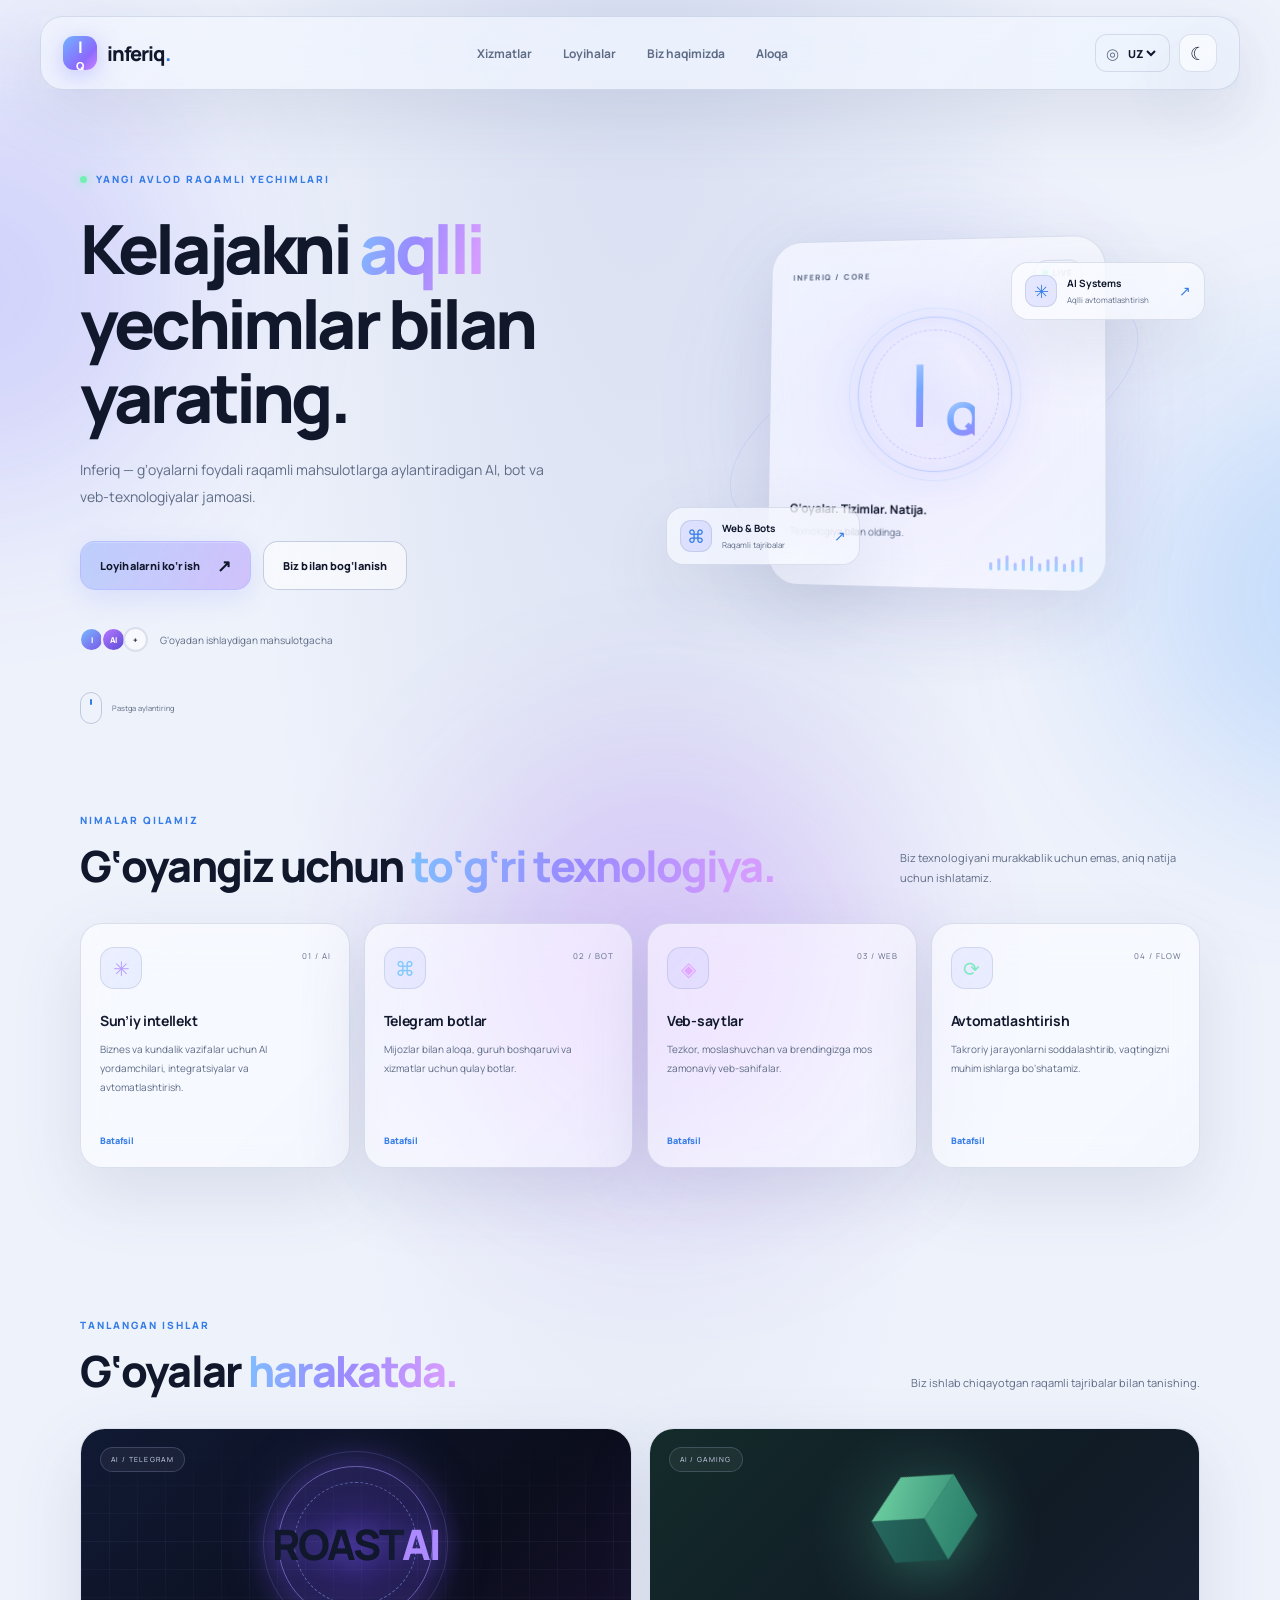
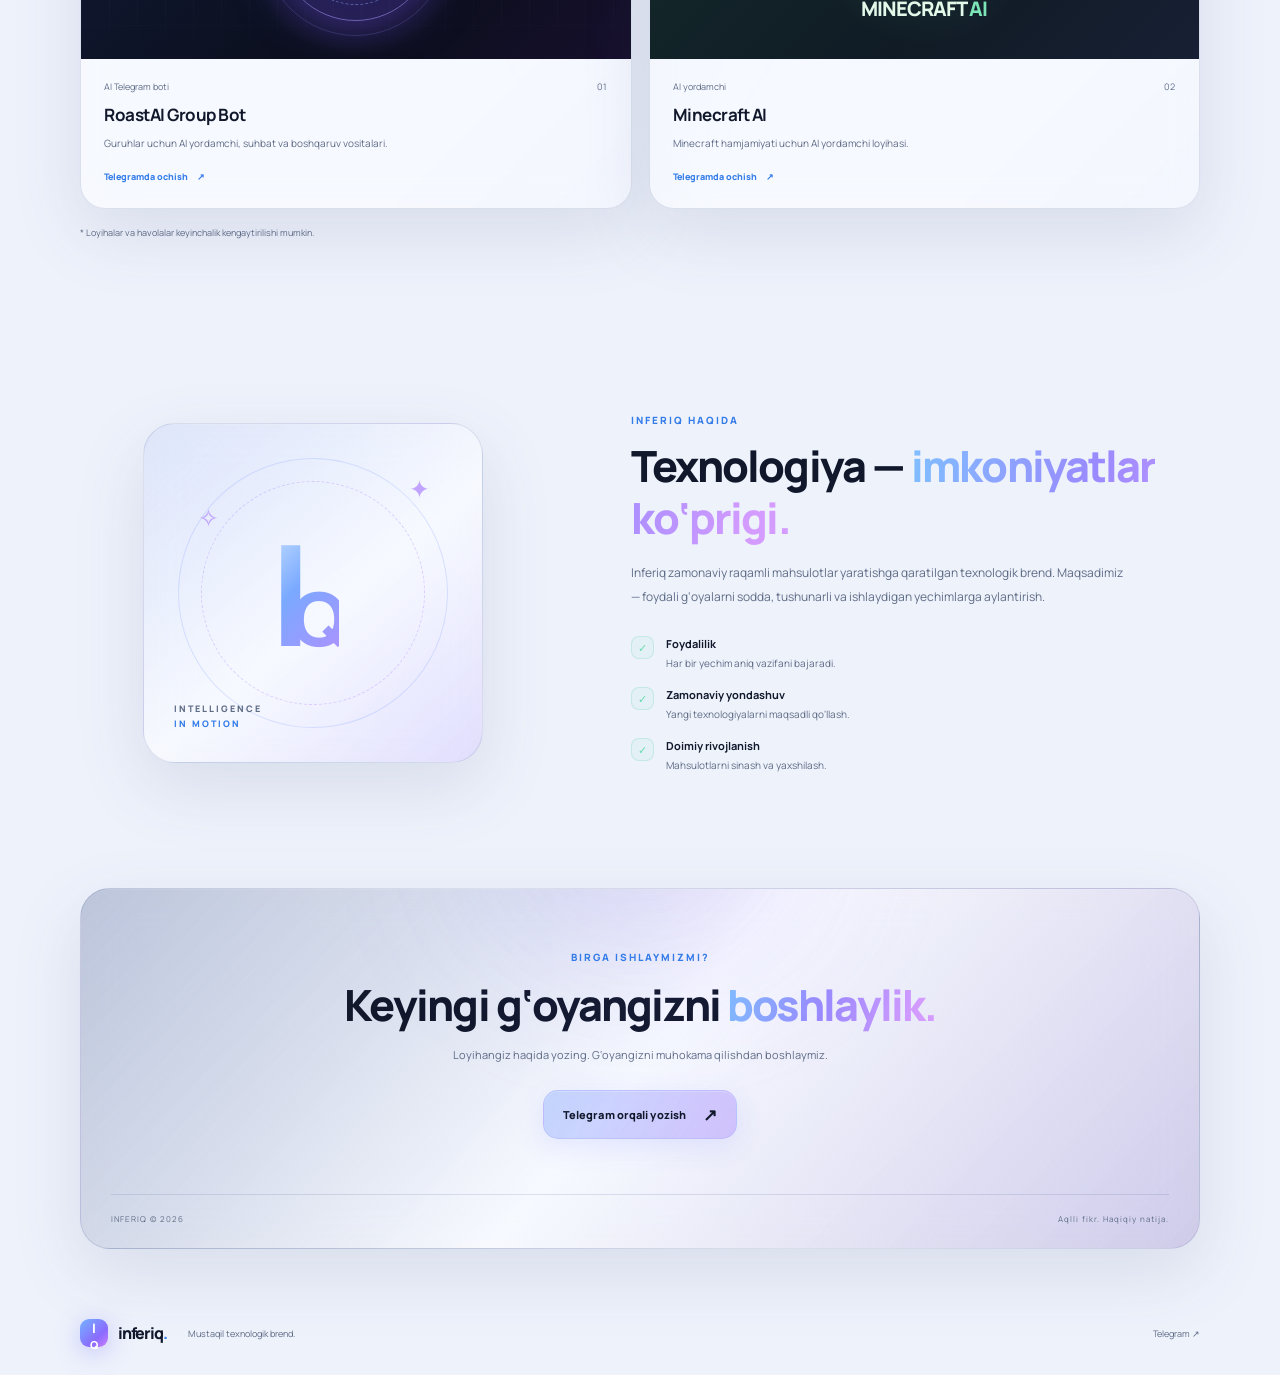
==== index.html @ 1295a040 "Create Inferiq website" ====
<!doctype html>
<html lang="uz" data-theme="dark">
<head>
  <meta charset="utf-8">
  <meta name="viewport" content="width=device-width, initial-scale=1">
  <meta name="theme-color" content="#080b16">
  <meta name="description" content="Inferiq — sun’iy intellekt, Telegram botlar va zamonaviy veb-yechimlar.">
  <title>Inferiq — Intelligence. Innovation. Digital.</title>
  <link rel="preconnect" href="https://fonts.googleapis.com">
  <link rel="preconnect" href="https://fonts.gstatic.com" crossorigin>
  <link href="https://fonts.googleapis.com/css2?family=Manrope:wght@400;500;600;700;800&display=swap" rel="stylesheet">
  <link rel="stylesheet" href="style.css">
</head>
<body>
  <div class="ambient ambient-one"></div><div class="ambient ambient-two"></div><div class="ambient ambient-three"></div>
  <header class="site-header glass">
    <a class="brand" href="#home" aria-label="Inferiq bosh sahifa">
      <span class="brand-mark">I<span>Q</span></span><span class="brand-name">inferiq<span class="brand-dot">.</span></span>
    </a>
    <nav class="desktop-nav" aria-label="Asosiy menyu">
      <a href="#services" data-i18n="navServices">Xizmatlar</a>
      <a href="#projects" data-i18n="navProjects">Loyihalar</a>
      <a href="#about" data-i18n="navAbout">Biz haqimizda</a>
      <a href="#contact" data-i18n="navContact">Aloqa</a>
    </nav>
    <div class="header-actions">
      <label class="select-wrap" aria-label="Til tanlash"><span class="globe">◎</span>
        <select id="languageSelect">
          <option value="uz">UZ</option><option value="ru">RU</option><option value="en">EN</option>
        </select>
      </label>
      <button class="icon-button glass" id="themeToggle" aria-label="Fon rejimini almashtirish" title="Fon rejimi">
        <span id="themeIcon">☼</span>
      </button>
      <button class="menu-toggle glass" id="menuToggle" aria-label="Menyuni ochish">☰</button>
    </div>
  </header>

  <main>
    <section class="hero section" id="home">
      <div class="hero-copy reveal">
        <div class="eyebrow"><span class="status-dot"></span><span data-i18n="eyebrow">Yangi avlod raqamli yechimlari</span></div>
        <h1 data-i18n="heroTitle">Kelajakni <span class="gradient-text">aqlli</span> yechimlar bilan yarating.</h1>
        <p class="hero-description" data-i18n="heroDescription">Inferiq — g‘oyalarni foydali raqamli mahsulotlarga aylantiradigan AI, bot va veb-texnologiyalar jamoasi.</p>
        <div class="hero-actions">
          <a class="button button-primary liquid" href="#projects"><span data-i18n="exploreProjects">Loyihalarni ko‘rish</span><span class="arrow">↗</span></a>
          <a class="button button-secondary liquid" href="#contact" data-i18n="contactUs">Biz bilan bog‘lanish</a>
        </div>
        <div class="hero-proof"><div class="proof-avatars"><span>I</span><span>AI</span><span>+</span></div><span data-i18n="heroProof">G‘oyadan ishlaydigan mahsulotgacha</span></div>
      </div>
      <div class="hero-visual reveal">
        <div class="orbit orbit-a"></div><div class="orbit orbit-b"></div>
        <div class="core-glow"></div>
        <div class="core-card glass">
          <div class="core-top"><span class="tiny-label">INFERIQ / CORE</span><span class="live-pill"><i></i> LIVE</span></div>
          <div class="core-symbol"><span class="symbol-ring"></span><span class="symbol-i">I</span><span class="symbol-q">Q</span></div>
          <div class="core-caption"><strong data-i18n="coreTitle">G‘oyalar. Tizimlar. Natija.</strong><span data-i18n="coreSubtitle">Texnologiya bilan oldinga.</span></div>
          <div class="core-lines"><span></span><span></span><span></span><span></span><span></span><span></span><span></span><span></span><span></span><span></span><span></span><span></span></div>
        </div>
        <div class="float-card float-ai glass"><span class="float-icon">✳</span><div><strong>AI Systems</strong><small data-i18n="floatAi">Aqlli avtomatlashtirish</small></div><span class="float-check">↗</span></div>
        <div class="float-card float-web glass"><span class="float-icon">⌘</span><div><strong>Web & Bots</strong><small data-i18n="floatWeb">Raqamli tajribalar</small></div><span class="float-check">↗</span></div>
      </div>
      <a class="scroll-cue" href="#services"><span></span><small data-i18n="scroll">Pastga aylantiring</small></a>
    </section>

    <section class="section services-section" id="services">
      <div class="section-heading reveal"><div><div class="eyebrow" data-i18n="servicesEyebrow">NIMALAR QILAMIZ</div><h2 data-i18n="servicesTitle">G‘oyangiz uchun <span class="gradient-text">to‘g‘ri texnologiya.</span></h2></div><p data-i18n="servicesIntro">Biz texnologiyani murakkablik uchun emas, aniq natija uchun ishlatamiz.</p></div>
      <div class="service-grid">
        <article class="service-card glass reveal"><div class="card-icon icon-violet">✳</div><div class="card-number">01 / AI</div><h3 data-i18n="service1Title">Sun’iy intellekt</h3><p data-i18n="service1Text">Biznes va kundalik vazifalar uchun AI yordamchilari, integratsiyalar va avtomatlashtirish.</p><a href="#contact" class="card-link" data-i18n="learnMore">Batafsil <span>↗</span></a></article>
        <article class="service-card glass reveal"><div class="card-icon icon-blue">⌘</div><div class="card-number">02 / BOT</div><h3 data-i18n="service2Title">Telegram botlar</h3><p data-i18n="service2Text">Mijozlar bilan aloqa, guruh boshqaruvi va xizmatlar uchun qulay botlar.</p><a href="#contact" class="card-link" data-i18n="learnMore">Batafsil <span>↗</span></a></article>
        <article class="service-card glass reveal"><div class="card-icon icon-pink">◈</div><div class="card-number">03 / WEB</div><h3 data-i18n="service3Title">Veb-saytlar</h3><p data-i18n="service3Text">Tezkor, moslashuvchan va brendingizga mos zamonaviy veb-sahifalar.</p><a href="#contact" class="card-link" data-i18n="learnMore">Batafsil <span>↗</span></a></article>
        <article class="service-card glass reveal"><div class="card-icon icon-green">⟳</div><div class="card-number">04 / FLOW</div><h3 data-i18n="service4Title">Avtomatlashtirish</h3><p data-i18n="service4Text">Takroriy jarayonlarni soddalashtirib, vaqtingizni muhim ishlarga bo‘shatamiz.</p><a href="#contact" class="card-link" data-i18n="learnMore">Batafsil <span>↗</span></a></article>
      </div>
    </section>

    <section class="section projects-section" id="projects">
      <div class="section-heading reveal"><div><div class="eyebrow" data-i18n="projectsEyebrow">TANLANGAN ISHLAR</div><h2 data-i18n="projectsTitle">G‘oyalar <span class="gradient-text">harakatda.</span></h2></div><p data-i18n="projectsIntro">Biz ishlab chiqayotgan raqamli tajribalar bilan tanishing.</p></div>
      <div class="project-grid">
        <article class="project-card project-feature glass reveal"><div class="project-art art-roast"><div class="art-orb"></div><div class="art-label">ROAST<span>AI</span></div><div class="art-chip">AI / TELEGRAM</div><div class="art-grid-lines"></div></div><div class="project-info"><div class="project-meta"><span data-i18n="projectTypeBot">AI Telegram boti</span><span>01</span></div><h3>RoastAI Group Bot</h3><p data-i18n="roastDescription">Guruhlar uchun AI yordamchi, suhbat va boshqaruv vositalari.</p><a class="text-link" href="https://t.me/RoastAIGroupBot" target="_blank" rel="noreferrer"><span data-i18n="openTelegram">Telegramda ochish</span> ↗</a></div></article>
        <article class="project-card glass reveal"><div class="project-art art-minecraft"><div class="pixel-cube"><i></i><i></i><i></i></div><div class="minecraft-word">MINECRAFT <span>AI</span></div><div class="art-chip">AI / GAMING</div></div><div class="project-info"><div class="project-meta"><span data-i18n="projectTypeAssistant">AI yordamchi</span><span>02</span></div><h3>Minecraft AI</h3><p data-i18n="minecraftDescription">Minecraft hamjamiyati uchun AI yordamchi loyihasi.</p><a class="text-link" href="https://t.me/MinecraftCommand4UBot" target="_blank" rel="noreferrer"><span data-i18n="openTelegram">Telegramda ochish</span> ↗</a></div></article>
      </div>
      <p class="project-note" data-i18n="projectNote">* Loyihalar va havolalar keyinchalik kengaytirilishi mumkin.</p>
    </section>

    <section class="section about-section" id="about">
      <div class="about-visual reveal"><div class="about-glass glass"><div class="about-big-mark">I<span>Q</span></div><div class="about-orbit"></div><div class="about-caption">INTELLIGENCE<br><span>IN MOTION</span></div><div class="about-spark spark-one">✦</div><div class="about-spark spark-two">✧</div></div></div>
      <div class="about-copy reveal"><div class="eyebrow" data-i18n="aboutEyebrow">INFERIQ HAQIDA</div><h2 data-i18n="aboutTitle">Texnologiya — <span class="gradient-text">imkoniyatlar ko‘prigi.</span></h2><p data-i18n="aboutText">Inferiq zamonaviy raqamli mahsulotlar yaratishga qaratilgan texnologik brend. Maqsadimiz — foydali g‘oyalarni sodda, tushunarli va ishlaydigan yechimlarga aylantirish.</p><div class="values"><div class="value-row"><span class="value-check">✓</span><div><strong data-i18n="value1Title">Foydalilik</strong><small data-i18n="value1Text">Har bir yechim aniq vazifani bajaradi.</small></div></div><div class="value-row"><span class="value-check">✓</span><div><strong data-i18n="value2Title">Zamonaviy yondashuv</strong><small data-i18n="value2Text">Yangi texnologiyalarni maqsadli qo‘llash.</small></div></div><div class="value-row"><span class="value-check">✓</span><div><strong data-i18n="value3Title">Doimiy rivojlanish</strong><small data-i18n="value3Text">Mahsulotlarni sinash va yaxshilash.</small></div></div></div></div>
    </section>

    <section class="section contact-section" id="contact">
      <div class="contact-panel glass reveal"><div class="contact-orb"></div><div class="eyebrow" data-i18n="contactEyebrow">BIRGA ISHLAYMIZMI?</div><h2 data-i18n="contactTitle">Keyingi g‘oyangizni <span class="gradient-text">boshlaylik.</span></h2><p data-i18n="contactText">Loyihangiz haqida yozing. G‘oyangizni muhokama qilishdan boshlaymiz.</p><a class="button button-primary liquid" href="https://t.me/Inferiq_Developer" target="_blank" rel="noreferrer"><span data-i18n="writeTelegram">Telegram orqali yozish</span><span class="arrow">↗</span></a><div class="contact-bottom"><span>INFERIQ © 2026</span><span data-i18n="contactTagline">Aqlli fikr. Haqiqiy natija.</span></div></div>
    </section>
  </main>
  <footer class="footer"><a class="brand" href="#home"><span class="brand-mark">I<span>Q</span></span><span class="brand-name">inferiq<span class="brand-dot">.</span></span></a><span data-i18n="footerText">Mustaqil texnologik brend.</span><a href="https://t.me/Inferiq_Developer" target="_blank" rel="noreferrer">Telegram ↗</a></footer>
  <script src="script.js"></script>
</body>
</html>
---- style.css ----
@import url('https://fonts.googleapis.com/css2?family=Manrope:wght@400;500;600;700;800&display=swap');
:root{font-family:'Manrope',sans-serif;color-scheme:dark;--bg:#080b16;--bg2:#0b1020;--text:#f4f6ff;--muted:#9da8c2;--panel:rgba(19,27,49,.52);--panel-hover:rgba(30,43,73,.66);--border:rgba(198,213,255,.14);--border-strong:rgba(202,215,255,.25);--blue:#66a6ff;--violet:#9d7bff;--pink:#d38bff;--shadow:0 24px 80px rgba(0,0,0,.24);--header:rgba(9,13,26,.62)}
html[data-theme="light"]{color-scheme:light;--bg:#eef2fb;--bg2:#e5ebf8;--text:#11182c;--muted:#5f6c86;--panel:rgba(255,255,255,.54);--panel-hover:rgba(255,255,255,.78);--border:rgba(89,111,157,.19);--border-strong:rgba(84,108,157,.3);--blue:#347ce8;--violet:#7751d8;--pink:#a84bd5;--shadow:0 24px 70px rgba(59,78,120,.13);--header:rgba(241,245,253,.72)}
*{box-sizing:border-box}html{scroll-behavior:smooth;scroll-padding-top:110px}body{margin:0;min-height:100vh;overflow-x:hidden;background:radial-gradient(ellipse at 50% -20%,rgba(64,91,174,.16),transparent 48%),var(--bg);color:var(--text);transition:background .45s,color .35s}a{color:inherit;text-decoration:none}button,select{font:inherit}button,a,select{-webkit-tap-highlight-color:transparent}.ambient{position:fixed;z-index:-1;width:430px;height:430px;border-radius:50%;filter:blur(95px);opacity:.18;pointer-events:none;animation:ambientFloat 18s ease-in-out infinite alternate}.ambient-one{background:#5547ff;top:8%;left:-240px}.ambient-two{background:#167dff;top:42%;right:-280px;animation-delay:-6s}.ambient-three{background:#a13bff;bottom:-280px;left:35%;animation-delay:-11s}.glass{background:var(--panel);border:1px solid var(--border);box-shadow:inset 0 1px 0 rgba(255,255,255,.08),var(--shadow);backdrop-filter:blur(24px) saturate(155%);-webkit-backdrop-filter:blur(24px) saturate(155%);position:relative;overflow:hidden}.glass:before{content:"";position:absolute;inset:0;pointer-events:none;background:linear-gradient(135deg,rgba(255,255,255,.10),transparent 28%,transparent 70%,rgba(125,159,255,.035));opacity:.85}.site-header{width:min(1200px,calc(100% - 48px));height:74px;position:sticky;top:16px;z-index:50;margin:16px auto 0;border-radius:23px;padding:0 22px;display:flex;align-items:center;justify-content:space-between;background:var(--header);overflow:visible}.brand{display:flex;align-items:center;gap:10px;position:relative;z-index:1}.brand-mark{width:34px;height:34px;border-radius:11px;display:grid;place-items:center;background:linear-gradient(135deg,#73b2ff,#8a6bff 65%,#ce81ff);color:white;font-size:16px;font-weight:800;box-shadow:0 5px 24px rgba(113,108,255,.35);letter-spacing:-2px;padding-right:2px}.brand-mark span{font-size:11px;letter-spacing:-1px}.brand-name{font-size:20px;letter-spacing:-1.2px;font-weight:800}.brand-dot{color:var(--blue)}.desktop-nav{display:flex;gap:31px;align-items:center}.desktop-nav a{font-size:12px;color:var(--muted);font-weight:700;transition:color .25s}.desktop-nav a:hover,.footer>a:last-child:hover{color:var(--text)}.header-actions{display:flex;gap:9px;align-items:center;position:relative;z-index:1}.select-wrap{height:38px;padding:0 10px;display:flex;align-items:center;gap:5px;border:1px solid var(--border);border-radius:12px;background:rgba(255,255,255,.035);font-size:11px;color:var(--muted)}.select-wrap select{background:transparent;color:var(--text);border:0;outline:0;font-size:11px;font-weight:800;cursor:pointer}.select-wrap option{color:#111;background:#fff}.globe{font-size:15px}.icon-button,.menu-toggle{width:38px;height:38px;border-radius:12px;color:var(--text);cursor:pointer;font-size:18px;display:grid;place-items:center;transition:transform .25s,border-color .25s,background .25s}.icon-button:hover,.menu-toggle:hover{transform:translateY(-2px);border-color:var(--border-strong);background:var(--panel-hover)}.menu-toggle{display:none}.section{width:min(1120px,calc(100% - 48px));margin-inline:auto}.hero{min-height:650px;display:grid;grid-template-columns:1.02fr .98fr;align-items:center;gap:36px;padding-top:82px;padding-bottom:96px;position:relative}.hero-copy{position:relative;z-index:2}.eyebrow{display:flex;align-items:center;gap:9px;color:var(--blue);font-size:10px;font-weight:800;letter-spacing:2px;text-transform:uppercase}.status-dot{width:7px;height:7px;border-radius:50%;background:#72f0b4;box-shadow:0 0 12px #72f0b4;animation:pulse 2s infinite}.hero h1{font-size:clamp(42px,5.3vw,68px);line-height:1.1;letter-spacing:-3.8px;margin:25px 0 21px;font-weight:800;max-width:630px}.gradient-text{background:linear-gradient(105deg,#7fc0ff 0%,#9a8aff 46%,#d59cff 90%);-webkit-background-clip:text;background-clip:text;color:transparent}.hero-description{font-size:14px;line-height:1.95;color:var(--muted);max-width:480px;margin:0}.hero-actions{display:flex;flex-wrap:wrap;gap:12px;margin-top:31px}.button{min-height:49px;padding:0 19px;border-radius:15px;display:inline-flex;align-items:center;justify-content:center;gap:17px;font-size:11px;font-weight:800;letter-spacing:.1px;transition:transform .25s,box-shadow .25s,border-color .25s;position:relative;isolation:isolate;overflow:hidden}.button:hover{transform:translateY(-3px);box-shadow:0 13px 32px rgba(79,104,255,.2)}.button:active{transform:translateY(0) scale(.98)}.button-primary{border:1px solid rgba(168,177,255,.45);background:linear-gradient(115deg,rgba(89,139,255,.30),rgba(149,101,255,.34));color:var(--text);box-shadow:inset 0 1px 0 rgba(255,255,255,.22),0 8px 28px rgba(77,89,255,.12)}.button-secondary{border:1px solid var(--border-strong);background:var(--panel);backdrop-filter:blur(16px)}.liquid:after{content:"";position:absolute;top:-80%;left:-35%;width:30%;height:260%;background:linear-gradient(90deg,transparent,rgba(255,255,255,.18),transparent);transform:rotate(25deg);transition:left .7s;z-index:-1}.liquid:hover:after{left:125%}.arrow{font-size:17px}.hero-proof{display:flex;align-items:center;gap:12px;margin-top:37px;font-size:10px;color:var(--muted)}.proof-avatars{display:flex;padding-left:2px}.proof-avatars span{width:25px;height:25px;margin-left:-3px;border-radius:50%;border:2px solid var(--bg);display:grid;place-items:center;font-size:8px;font-weight:800;background:linear-gradient(140deg,#77baff,#7957e8);color:white}.proof-avatars span:nth-child(2){background:linear-gradient(140deg,#b779ff,#5a4bd7)}.proof-avatars span:nth-child(3){background:var(--panel);color:var(--text);border-color:var(--border)}.hero-visual{min-height:455px;display:grid;place-items:center;position:relative;perspective:1000px}.core-card{width:min(340px,75%);height:350px;border-radius:32px;padding:23px 22px;z-index:2;transform:rotateY(-8deg) rotateX(3deg);animation:cardFloat 7s ease-in-out infinite}.core-top{display:flex;align-items:center;justify-content:space-between;position:relative;z-index:1}.tiny-label{font-size:8px;letter-spacing:1.5px;color:var(--muted);font-weight:800}.live-pill{font-size:8px;letter-spacing:1px;border:1px solid var(--border);border-radius:30px;padding:6px 8px;color:var(--muted);display:flex;align-items:center;gap:5px}.live-pill i{width:5px;height:5px;border-radius:50%;background:#6cf1b4;box-shadow:0 0 8px #6cf1b4}.core-symbol{height:215px;display:grid;place-items:center;position:relative}.symbol-ring{width:156px;height:156px;border-radius:50%;border:1px solid rgba(127,162,255,.45);box-shadow:0 0 45px rgba(91,108,255,.12),inset 0 0 35px rgba(97,99,255,.1);position:absolute;animation:ringRotate 18s linear infinite}.symbol-ring:before,.symbol-ring:after{content:"";position:absolute;inset:12px;border:1px dashed rgba(167,153,255,.45);border-radius:50%}.symbol-ring:after{inset:-10px;border:1px solid rgba(111,185,255,.16)}.symbol-i,.symbol-q{position:absolute;font-weight:800;font-size:87px;letter-spacing:-12px;background:linear-gradient(150deg,#d4edff,#77a7ff 48%,#a57aff);-webkit-background-clip:text;background-clip:text;color:transparent;text-shadow:0 0 35px rgba(116,139,255,.2)}.symbol-i{transform:translateX(-18px)}.symbol-q{font-size:45px;transform:translate(26px,24px);letter-spacing:-5px}.core-caption{display:flex;flex-direction:column;gap:7px;position:relative;z-index:1}.core-caption strong{font-size:12px}.core-caption span{font-size:10px;color:var(--muted)}.core-lines{display:flex;gap:5px;align-items:end;height:18px;position:absolute;bottom:18px;right:22px}.core-lines span{width:3px;border-radius:4px;background:linear-gradient(#9f9aff,#66c4ff);opacity:.65;animation:equalize 1s ease-in-out infinite alternate}.core-lines span:nth-child(3n){height:15px;animation-delay:-.4s}.core-lines span:nth-child(3n+1){height:8px;animation-delay:-.8s}.core-lines span:nth-child(3n+2){height:12px;animation-delay:-.2s}.orbit{position:absolute;border:1px solid rgba(125,153,255,.17);border-radius:50%;transform:rotate(-24deg)}.orbit-a{width:440px;height:180px;animation:orbitSpin 25s linear infinite}.orbit-b{width:350px;height:280px;transform:rotate(55deg);border-color:rgba(188,133,255,.17);animation:orbitSpin 32s linear infinite reverse}.core-glow{position:absolute;width:250px;height:250px;border-radius:50%;background:linear-gradient(135deg,#5c6bff,#9e4dff);filter:blur(85px);opacity:.23}.float-card{position:absolute;z-index:4;border-radius:17px;padding:12px 13px;display:flex;align-items:center;gap:10px;min-width:194px;animation:floatCard 6s ease-in-out infinite}.float-ai{top:77px;right:-5px}.float-web{bottom:75px;left:-3px;animation-delay:-3s}.float-icon{width:32px;height:32px;border-radius:11px;display:grid;place-items:center;background:rgba(125,133,255,.17);border:1px solid var(--border);color:var(--blue);font-size:18px}.float-card div{display:flex;flex-direction:column;gap:4px}.float-card strong{font-size:10px}.float-card small{font-size:8px;color:var(--muted)}.float-check{margin-left:auto;color:var(--blue);font-size:14px}.scroll-cue{position:absolute;bottom:24px;left:0;display:flex;align-items:center;gap:10px;color:var(--muted);font-size:9px}.scroll-cue span{width:22px;height:32px;border:1px solid var(--border-strong);border-radius:15px;position:relative}.scroll-cue span:after{content:"";position:absolute;left:9px;top:6px;width:2px;height:6px;background:var(--blue);border-radius:3px;animation:scrollDot 1.6s infinite}.services-section,.projects-section{padding-top:65px;padding-bottom:85px}.section-heading{display:flex;justify-content:space-between;align-items:end;gap:30px;margin-bottom:31px}.section-heading h2,.about-copy h2,.contact-panel h2{font-size:clamp(29px,4vw,43px);line-height:1.2;letter-spacing:-1.9px;margin:13px 0 0;font-weight:800}.section-heading>p{font-size:11px;line-height:1.8;color:var(--muted);max-width:300px;margin:0 0 4px}.service-grid{display:grid;grid-template-columns:repeat(4,1fr);gap:14px}.service-card{padding:23px 19px 21px;border-radius:22px;min-height:245px;transition:transform .35s,border-color .35s,background .35s}.service-card:hover,.project-card:hover{transform:translateY(-6px);border-color:var(--border-strong);background:var(--panel-hover)}.card-icon{width:42px;height:42px;display:grid;place-items:center;border-radius:14px;font-size:20px;border:1px solid var(--border);background:rgba(122,137,255,.10);margin-bottom:22px}.icon-violet{color:#b69bff}.icon-blue{color:#7dc7ff}.icon-pink{color:#e2a2ff}.icon-green{color:#7ce7c0}.card-number{position:absolute;top:26px;right:18px;font-size:8px;letter-spacing:1px;color:var(--muted)}.service-card h3{font-size:14px;margin:0 0 10px;letter-spacing:-.3px}.service-card p,.project-info p{font-size:10px;line-height:1.9;color:var(--muted);margin:0}.card-link{position:absolute;bottom:20px;left:19px;right:19px;display:flex;justify-content:space-between;align-items:center;font-size:9px;font-weight:800;color:var(--blue)}.card-link span{font-size:14px;transition:transform .2s}.card-link:hover span{transform:translate(3px,-3px)}.project-grid{display:grid;grid-template-columns:1fr 1fr;gap:17px}.project-card{border-radius:25px;overflow:hidden;transition:transform .35s,border-color .35s,background .35s}.project-art{height:230px;position:relative;overflow:hidden;display:grid;place-items:center}.art-roast{background:radial-gradient(circle at 50% 52%,rgba(117,79,255,.43),transparent 36%),linear-gradient(135deg,#111a34,#0b0e1c 65%,#17102d)}.art-minecraft{background:radial-gradient(circle at 50% 45%,rgba(69,145,120,.25),transparent 37%),linear-gradient(135deg,#142b2b,#101b25 60%,#172034)}.art-orb{position:absolute;width:155px;height:155px;border-radius:50%;border:1px solid rgba(165,145,255,.6);box-shadow:0 0 55px rgba(126,93,255,.35),inset 0 0 45px rgba(119,92,255,.22);animation:ringRotate 25s linear infinite}.art-orb:before,.art-orb:after{content:"";position:absolute;inset:15px;border:1px dashed rgba(143,166,255,.5);border-radius:50%}.art-orb:after{inset:-16px;border:1px solid rgba(139,139,255,.2)}.art-label{font-size:42px;font-weight:800;letter-spacing:-2px;z-index:1;text-shadow:0 0 30px rgba(133,110,255,.4)}.art-label span{color:#ad8aff}.art-chip{position:absolute;top:18px;left:19px;border:1px solid rgba(195,208,255,.2);border-radius:30px;padding:7px 10px;font-size:7px;letter-spacing:1.3px;color:#d4dbf6;background:rgba(255,255,255,.05);backdrop-filter:blur(12px)}.art-grid-lines{position:absolute;inset:0;background-image:linear-gradient(rgba(160,177,255,.06) 1px,transparent 1px),linear-gradient(90deg,rgba(160,177,255,.06) 1px,transparent 1px);background-size:28px 28px;mask-image:linear-gradient(transparent,#000,transparent)}.pixel-cube{width:95px;height:95px;position:absolute;top:42px;left:calc(50% - 47px);transform:rotate(-30deg);filter:drop-shadow(0 12px 18px rgba(64,190,148,.18));animation:cubeFloat 5s ease-in-out infinite}.pixel-cube i{position:absolute;inset:0;background:linear-gradient(135deg,#75d8a7,#247a68);clip-path:polygon(50% 0,100% 25%,50% 50%,0 25%)}.pixel-cube i:nth-child(2){clip-path:polygon(0 25%,50% 50%,50% 100%,0 75%);background:linear-gradient(135deg,#286e64,#16423f)}.pixel-cube i:nth-child(3){clip-path:polygon(50% 50%,100% 25%,100% 75%,50% 100%);background:linear-gradient(135deg,#55b991,#267866)}.minecraft-word{position:absolute;bottom:37px;font-size:20px;font-weight:800;letter-spacing:-1px;color:#e2f8e9}.minecraft-word span{color:#7ce4b6}.project-info{padding:21px 23px 23px}.project-meta{display:flex;justify-content:space-between;color:var(--muted);font-size:9px;margin-bottom:10px}.project-meta span:last-child{letter-spacing:1px}.project-info h3{font-size:17px;letter-spacing:-.5px;margin:0 0 8px}.project-info p{max-width:430px}.text-link{display:inline-flex;gap:9px;align-items:center;margin-top:17px;font-size:9px;font-weight:800;color:var(--blue)}.text-link:hover{color:var(--violet)}.project-note{font-size:9px;color:var(--muted);margin-top:17px}.about-section{display:grid;grid-template-columns:.9fr 1.1fr;gap:85px;align-items:center;padding-top:75px;padding-bottom:100px}.about-visual{display:grid;place-items:center;min-height:370px}.about-glass{width:min(340px,100%);height:340px;border-radius:32px;display:grid;place-items:center;background:linear-gradient(140deg,rgba(91,119,221,.12),var(--panel) 55%,rgba(165,97,255,.12))}.about-big-mark{font-size:140px;font-weight:800;letter-spacing:-20px;background:linear-gradient(135deg,#e2f4ff,#7aa9ff 45%,#bc8bff);-webkit-background-clip:text;background-clip:text;color:transparent;transform:translateX(-8px);z-index:1}.about-big-mark span{font-size:74px;letter-spacing:-8px}.about-orbit{position:absolute;width:270px;height:270px;border-radius:50%;border:1px solid rgba(141,166,255,.28);transform:rotate(35deg)}.about-orbit:after{content:"";position:absolute;inset:22px;border:1px dashed rgba(183,145,255,.4);border-radius:50%}.about-caption{position:absolute;bottom:30px;left:30px;font-size:9px;font-weight:800;line-height:1.7;letter-spacing:2px;color:var(--muted)}.about-caption span{color:var(--blue)}.about-spark{position:absolute;color:#c0a4ff;font-size:25px;animation:spark 3s ease-in-out infinite}.spark-one{top:47px;right:52px}.spark-two{left:54px;top:76px;animation-delay:-1s}.about-copy h2{margin-bottom:18px}.about-copy>p{font-size:12px;line-height:2;color:var(--muted);max-width:500px}.values{display:grid;gap:17px;margin-top:27px}.value-row{display:flex;gap:12px;align-items:flex-start}.value-check{width:23px;height:23px;border:1px solid rgba(104,211,175,.25);background:rgba(104,211,175,.08);color:#69dcb0;border-radius:8px;display:grid;place-items:center;font-size:11px;flex-shrink:0}.value-row div{display:flex;flex-direction:column;gap:5px}.value-row strong{font-size:11px}.value-row small{font-size:10px;color:var(--muted)}.contact-section{padding-top:10px;padding-bottom:70px}.contact-panel{border-radius:30px;padding:61px 30px 24px;text-align:center;background:linear-gradient(130deg,rgba(37,57,113,.27),var(--panel) 50%,rgba(103,57,153,.2))}.contact-orb{position:absolute;width:320px;height:220px;border-radius:50%;background:linear-gradient(135deg,#5e87ff,#b052ff);filter:blur(90px);opacity:.19;top:-160px;left:calc(50% - 160px)}.contact-panel>.eyebrow{justify-content:center;position:relative}.contact-panel h2{max-width:620px;margin:15px auto}.contact-panel>p{font-size:11px;color:var(--muted);margin:15px auto 25px;line-height:1.8}.contact-panel>.button{position:relative}.contact-bottom{border-top:1px solid var(--border);margin-top:55px;padding-top:18px;display:flex;justify-content:space-between;color:var(--muted);font-size:8px;letter-spacing:1px}.footer{width:min(1120px,calc(100% - 48px));margin:0 auto;padding:0 0 28px;display:flex;align-items:center;gap:22px}.footer .brand-mark{width:28px;height:28px;border-radius:9px;font-size:13px}.footer .brand-name{font-size:16px}.footer>span{font-size:9px;color:var(--muted);margin-right:auto}.footer>a:last-child{font-size:9px;color:var(--muted);transition:color .2s}.reveal{opacity:0;transform:translateY(22px);transition:opacity .75s ease,transform .75s cubic-bezier(.2,.7,.2,1)}.reveal.visible{opacity:1;transform:translateY(0)}.service-card:nth-child(2),.project-card:nth-child(2){transition-delay:.08s}.service-card:nth-child(3){transition-delay:.15s}.service-card:nth-child(4){transition-delay:.22s}
@keyframes ambientFloat{to{transform:translate(100px,-70px) scale(1.18)}}@keyframes pulse{50%{opacity:.45;box-shadow:0 0 3px #72f0b4}}@keyframes cardFloat{0%,100%{transform:rotateY(-8deg) rotateX(3deg) translateY(0)}50%{transform:rotateY(-5deg) rotateX(1deg) translateY(-10px)}}@keyframes floatCard{0%,100%{transform:translateY(0)}50%{transform:translateY(-10px)}}@keyframes ringRotate{to{transform:rotate(360deg)}}@keyframes orbitSpin{to{transform:rotate(336deg)}}@keyframes equalize{to{height:4px;opacity:.35}}@keyframes scrollDot{0%{transform:translateY(0);opacity:0}30%{opacity:1}100%{transform:translateY(12px);opacity:0}}@keyframes cubeFloat{0%,100%{transform:rotate(-30deg) translateY(0)}50%{transform:rotate(-25deg) translateY(-7px)}}@keyframes spark{50%{transform:translateY(-7px) rotate(25deg);opacity:.6}}
@media(max-width:900px){.desktop-nav{gap:17px}.desktop-nav a{font-size:10px}.hero{gap:12px}.hero h1{font-size:clamp(40px,6vw,57px)}.float-ai{right:-15px}.float-web{left:-15px}.service-grid{grid-template-columns:repeat(2,1fr)}.service-card{min-height:225px}.about-section{gap:42px}.hero-visual{transform:scale(.92)}}
@media(max-width:680px){.site-header{width:calc(100% - 24px);height:64px;top:8px;margin-top:8px;padding:0 13px;border-radius:19px}.brand-name{font-size:18px}.desktop-nav{display:none;position:absolute;top:73px;left:0;right:0;flex-direction:column;align-items:stretch;gap:0;padding:10px;border:1px solid var(--border);border-radius:18px;background:var(--header);backdrop-filter:blur(24px);box-shadow:var(--shadow)}.desktop-nav.open{display:flex}.desktop-nav a{padding:14px 12px;font-size:12px;border-radius:10px}.desktop-nav a:hover{background:var(--panel)}.menu-toggle{display:grid}.section,.footer{width:calc(100% - 32px)}.hero{display:flex;flex-direction:column;align-items:stretch;gap:10px;padding-top:76px;padding-bottom:82px;min-height:unset}.hero h1{font-size:clamp(39px,11vw,55px);letter-spacing:-2.8px;margin-top:20px}.hero-description{font-size:12px}.hero-actions{gap:9px}.button{min-height:46px;padding:0 14px;font-size:10px;gap:10px}.hero-proof{margin-top:25px}.hero-visual{min-height:390px;margin-top:8px;transform:none}.core-card{width:270px;height:330px;padding:20px}.core-symbol{height:195px}.float-ai{top:55px;right:-2px;min-width:174px}.float-web{bottom:52px;left:-1px;min-width:174px}.orbit-a{width:350px;height:150px}.orbit-b{width:280px;height:235px}.scroll-cue{bottom:15px}.services-section,.projects-section{padding-top:45px;padding-bottom:58px}.section-heading{display:block;margin-bottom:22px}.section-heading h2,.about-copy h2,.contact-panel h2{font-size:32px;letter-spacing:-1.5px}.section-heading>p{margin-top:13px}.service-grid{gap:10px}.service-card{padding:17px 14px 19px;min-height:242px;border-radius:18px}.card-icon{width:37px;height:37px;margin-bottom:20px}.card-number{top:21px;right:12px;font-size:7px}.service-card h3{font-size:12px}.service-card p{font-size:9px}.card-link{left:14px;right:14px;bottom:17px}.project-grid{grid-template-columns:1fr;gap:13px}.project-art{height:205px}.project-info{padding:18px}.about-section{grid-template-columns:1fr;gap:26px;padding-top:30px;padding-bottom:65px}.about-visual{min-height:310px}.about-glass{height:300px;width:300px}.about-big-mark{font-size:125px}.about-orbit{width:235px;height:235px}.about-copy h2{font-size:31px}.about-copy>p{font-size:11px}.contact-section{padding-bottom:48px}.contact-panel{padding:45px 17px 19px;border-radius:24px}.contact-panel h2{font-size:30px}.contact-panel>p{font-size:10px}.contact-bottom{margin-top:38px;font-size:7px;gap:12px}.footer{gap:12px;flex-wrap:wrap}.footer>span{font-size:8px}.footer>a:last-child{font-size:8px}}
@media(prefers-reduced-motion:reduce){*,*::before,*::after{scroll-behavior:auto!important;animation-duration:.01ms!important;animation-iteration-count:1!important;transition-duration:.01ms!important}.reveal{opacity:1;transform:none}}
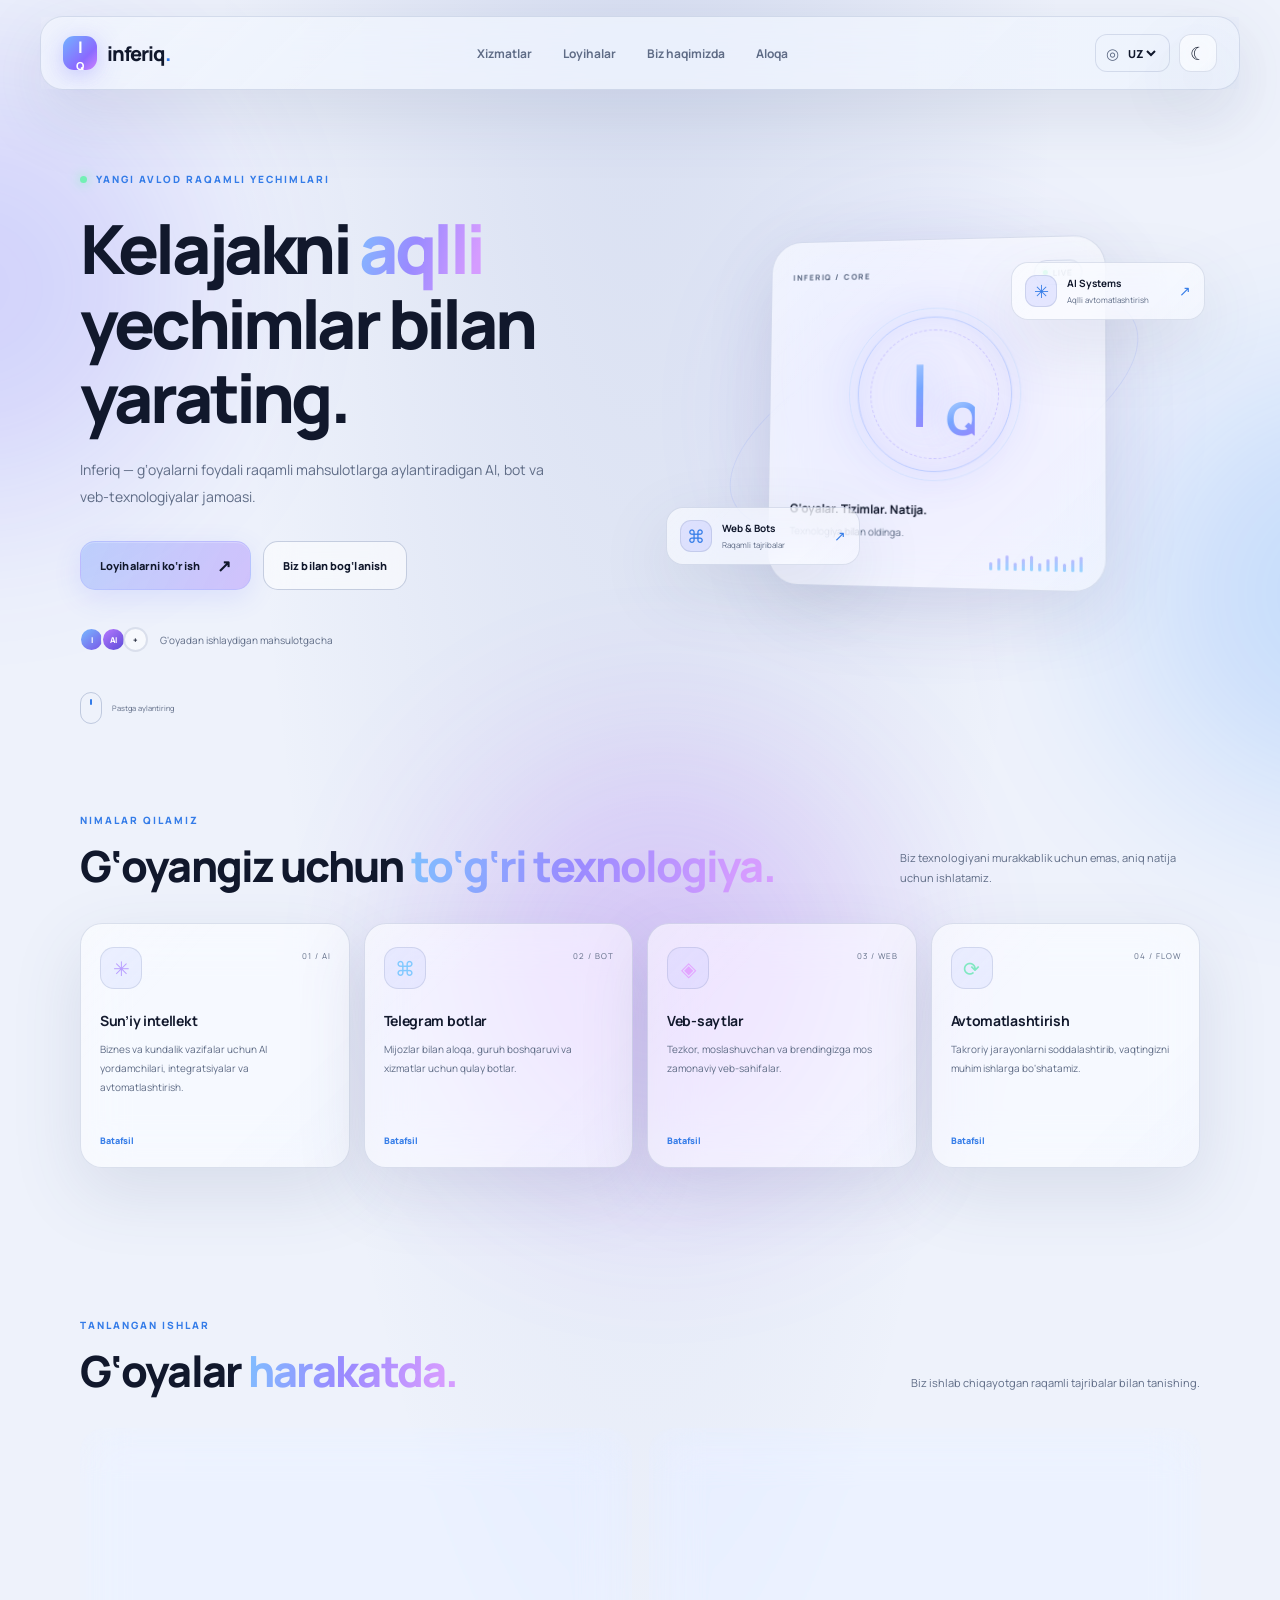
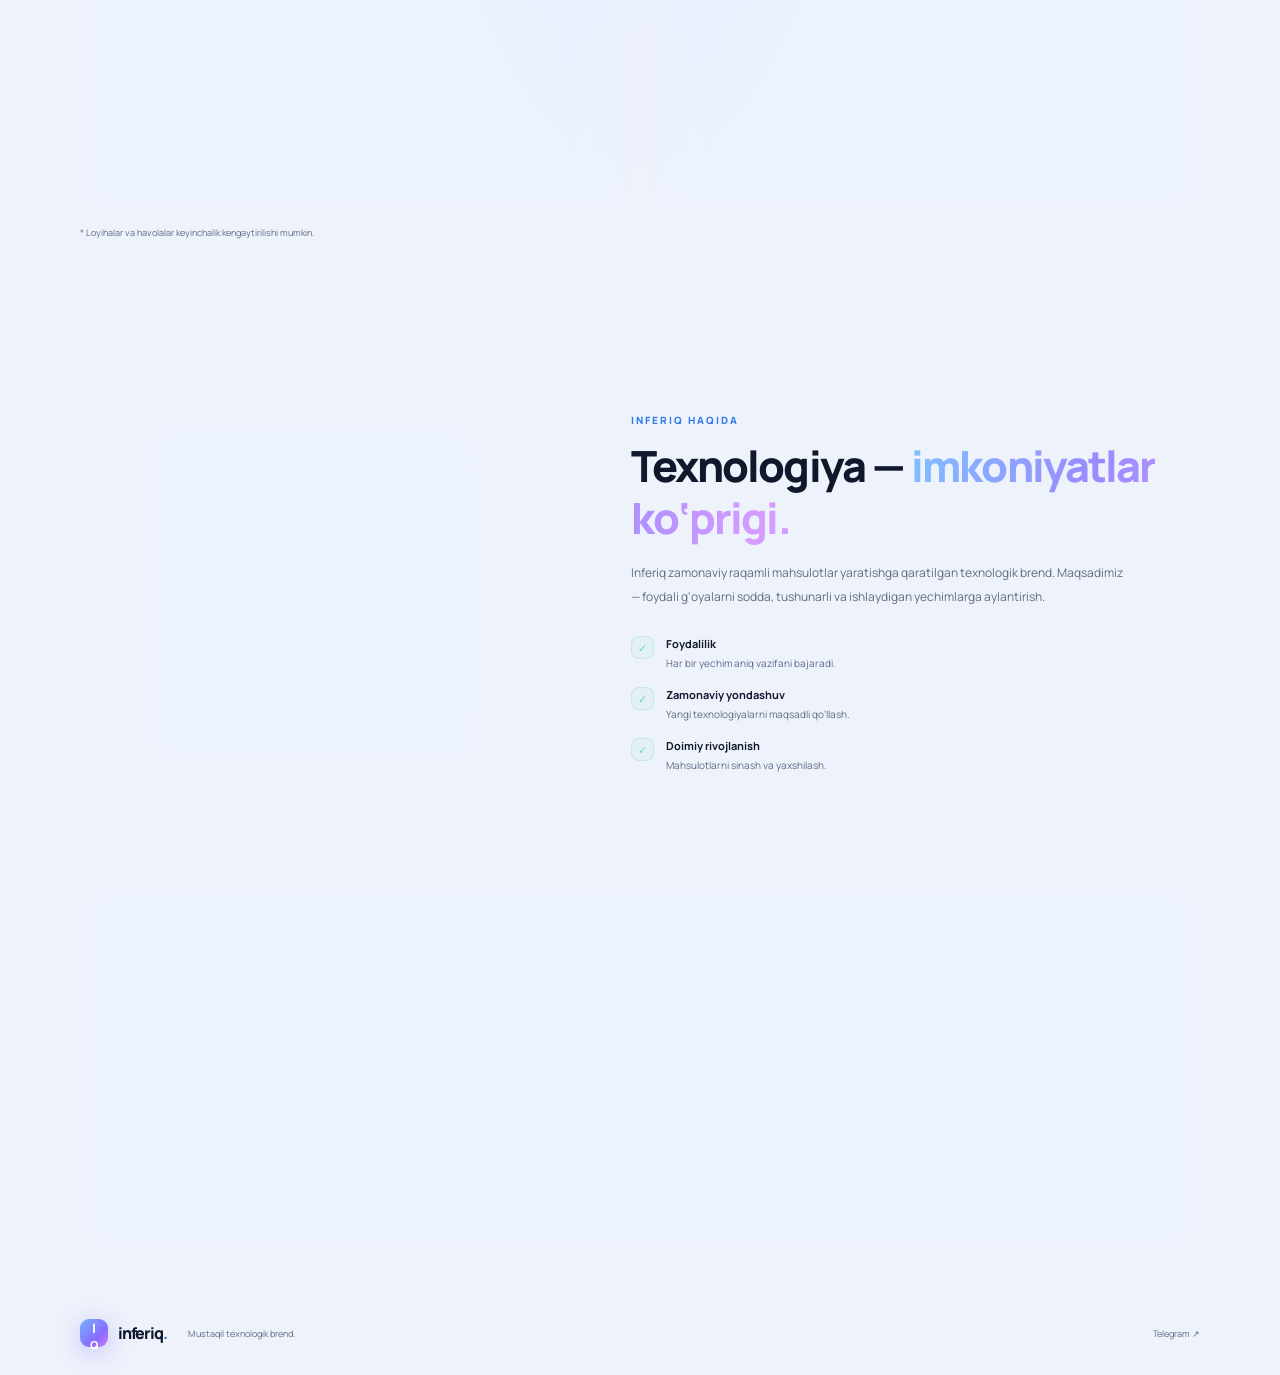
==== commit 0552bba1: "Add Inferiq organization structured data" ====
--- a/index.html
+++ b/index.html
@@ -4,8 +4,28 @@
   <meta charset="utf-8">
   <meta name="viewport" content="width=device-width, initial-scale=1">
   <meta name="theme-color" content="#080b16">
-  <meta name="description" content="Inferiq — sun’iy intellekt, Telegram botlar va zamonaviy veb-yechimlar.">
-  <title>Inferiq — Intelligence. Innovation. Digital.</title>
+  <meta name="description" content="Inferiq — O‘zbekistonda sun’iy intellekt, Telegram botlar va zamonaviy veb-saytlar yaratish bo‘yicha raqamli yechimlar jamoasi.">
+  <title>Inferiq — Sun’iy intellekt, Telegram botlar va veb-saytlar</title>
+  <link rel="canonical" href="https://sardorbleachcom-source.github.io/inferiq/">
+  <meta property="og:type" content="website">
+  <meta property="og:site_name" content="Inferiq">
+  <meta property="og:title" content="Inferiq — Sun’iy intellekt, Telegram botlar va veb-saytlar">
+  <meta property="og:description" content="Inferiq — sun’iy intellekt, Telegram botlar va zamonaviy veb-saytlar uchun raqamli yechimlar.">
+  <meta property="og:url" content="https://sardorbleachcom-source.github.io/inferiq/">
+  <script type="application/ld+json">
+  {
+    "@context": "https://schema.org",
+    "@type": "Organization",
+    "name": "Inferiq",
+    "url": "https://sardorbleachcom-source.github.io/inferiq/",
+    "description": "Inferiq — sun’iy intellekt, Telegram botlar va zamonaviy veb-saytlar uchun raqamli yechimlar.",
+    "sameAs": [
+      "https://t.me/Inferiq_Developer",
+      "https://t.me/RoastAIGroupBot",
+      "https://t.me/MinecraftCommand4UBot"
+    ]
+  }
+  </script>
   <link rel="preconnect" href="https://fonts.googleapis.com">
   <link rel="preconnect" href="https://fonts.gstatic.com" crossorigin>
   <link href="https://fonts.googleapis.com/css2?family=Manrope:wght@400;500;600;700;800&display=swap" rel="stylesheet">
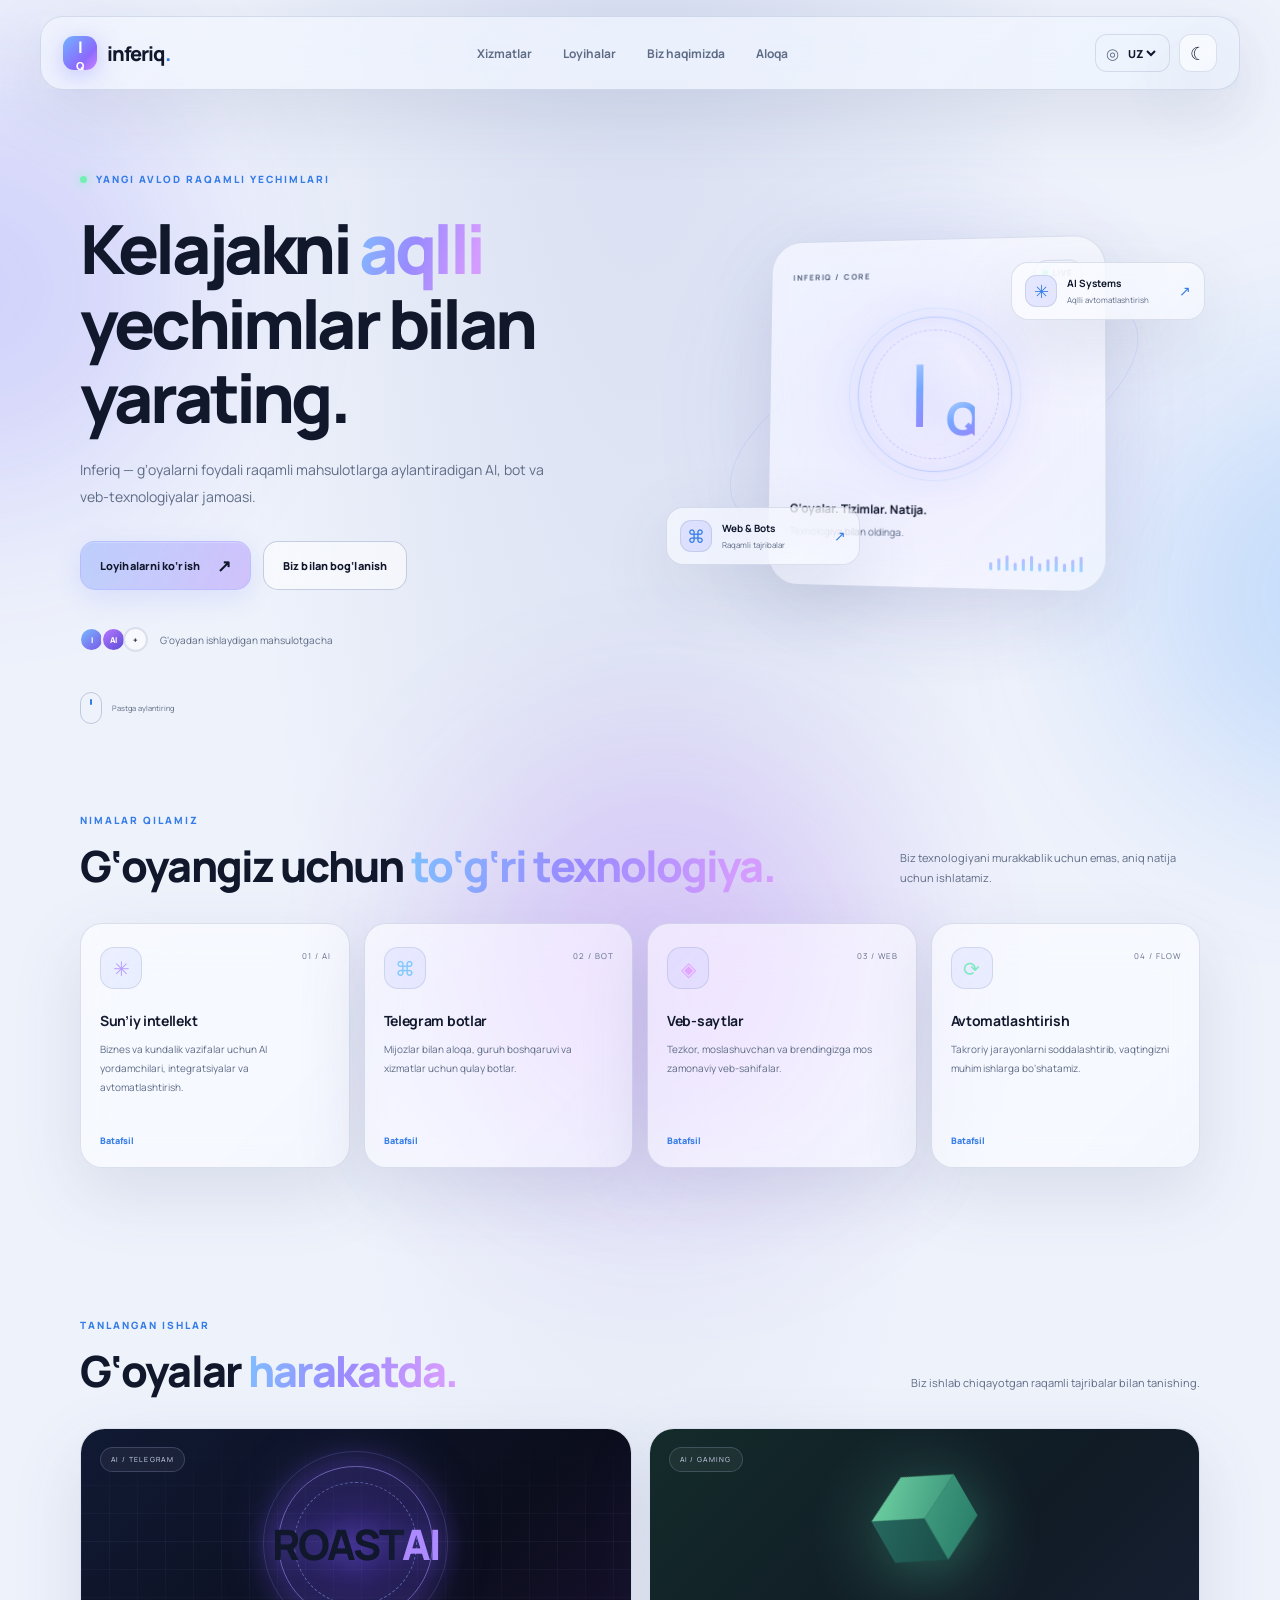
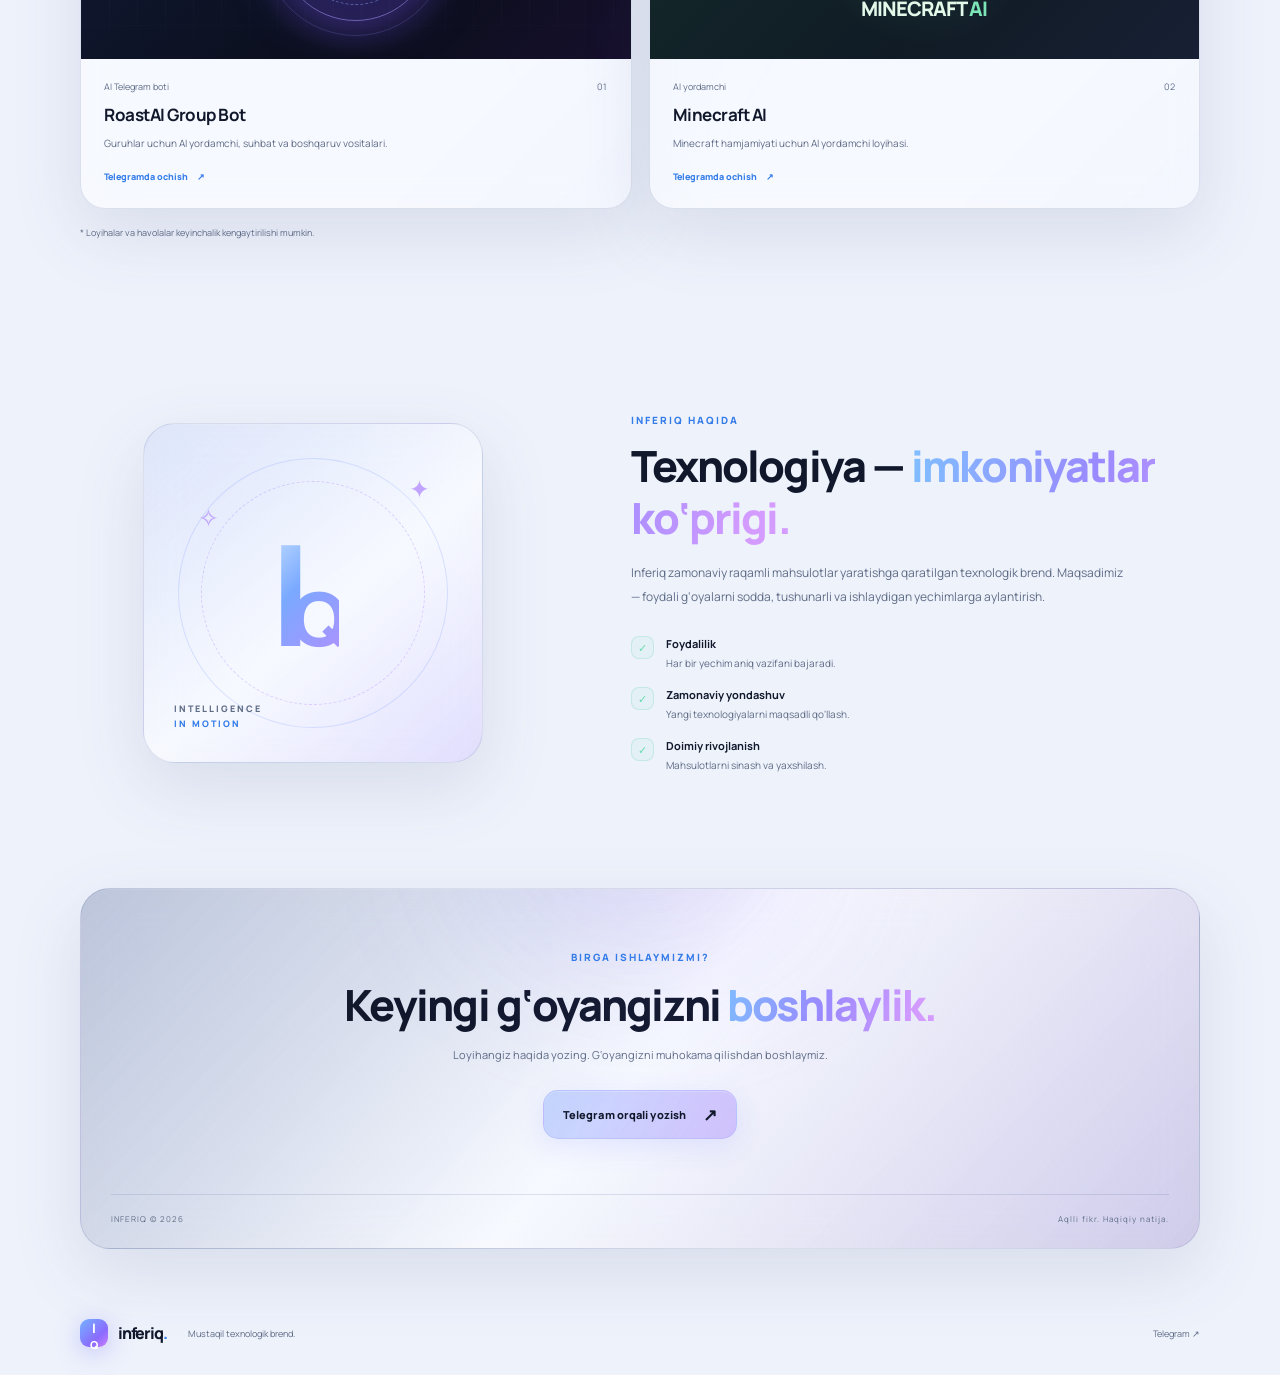
==== commit 3016866c: "Add official Inferiq Telegram channel" ====
--- a/index.html
+++ b/index.html
@@ -20,6 +20,7 @@
     "url": "https://sardorbleachcom-source.github.io/inferiq/",
     "description": "Inferiq — sun’iy intellekt, Telegram botlar va zamonaviy veb-saytlar uchun raqamli yechimlar.",
     "sameAs": [
+      "https://t.me/inferiq",
       "https://t.me/Inferiq_Developer",
       "https://t.me/RoastAIGroupBot",
       "https://t.me/MinecraftCommand4UBot"
